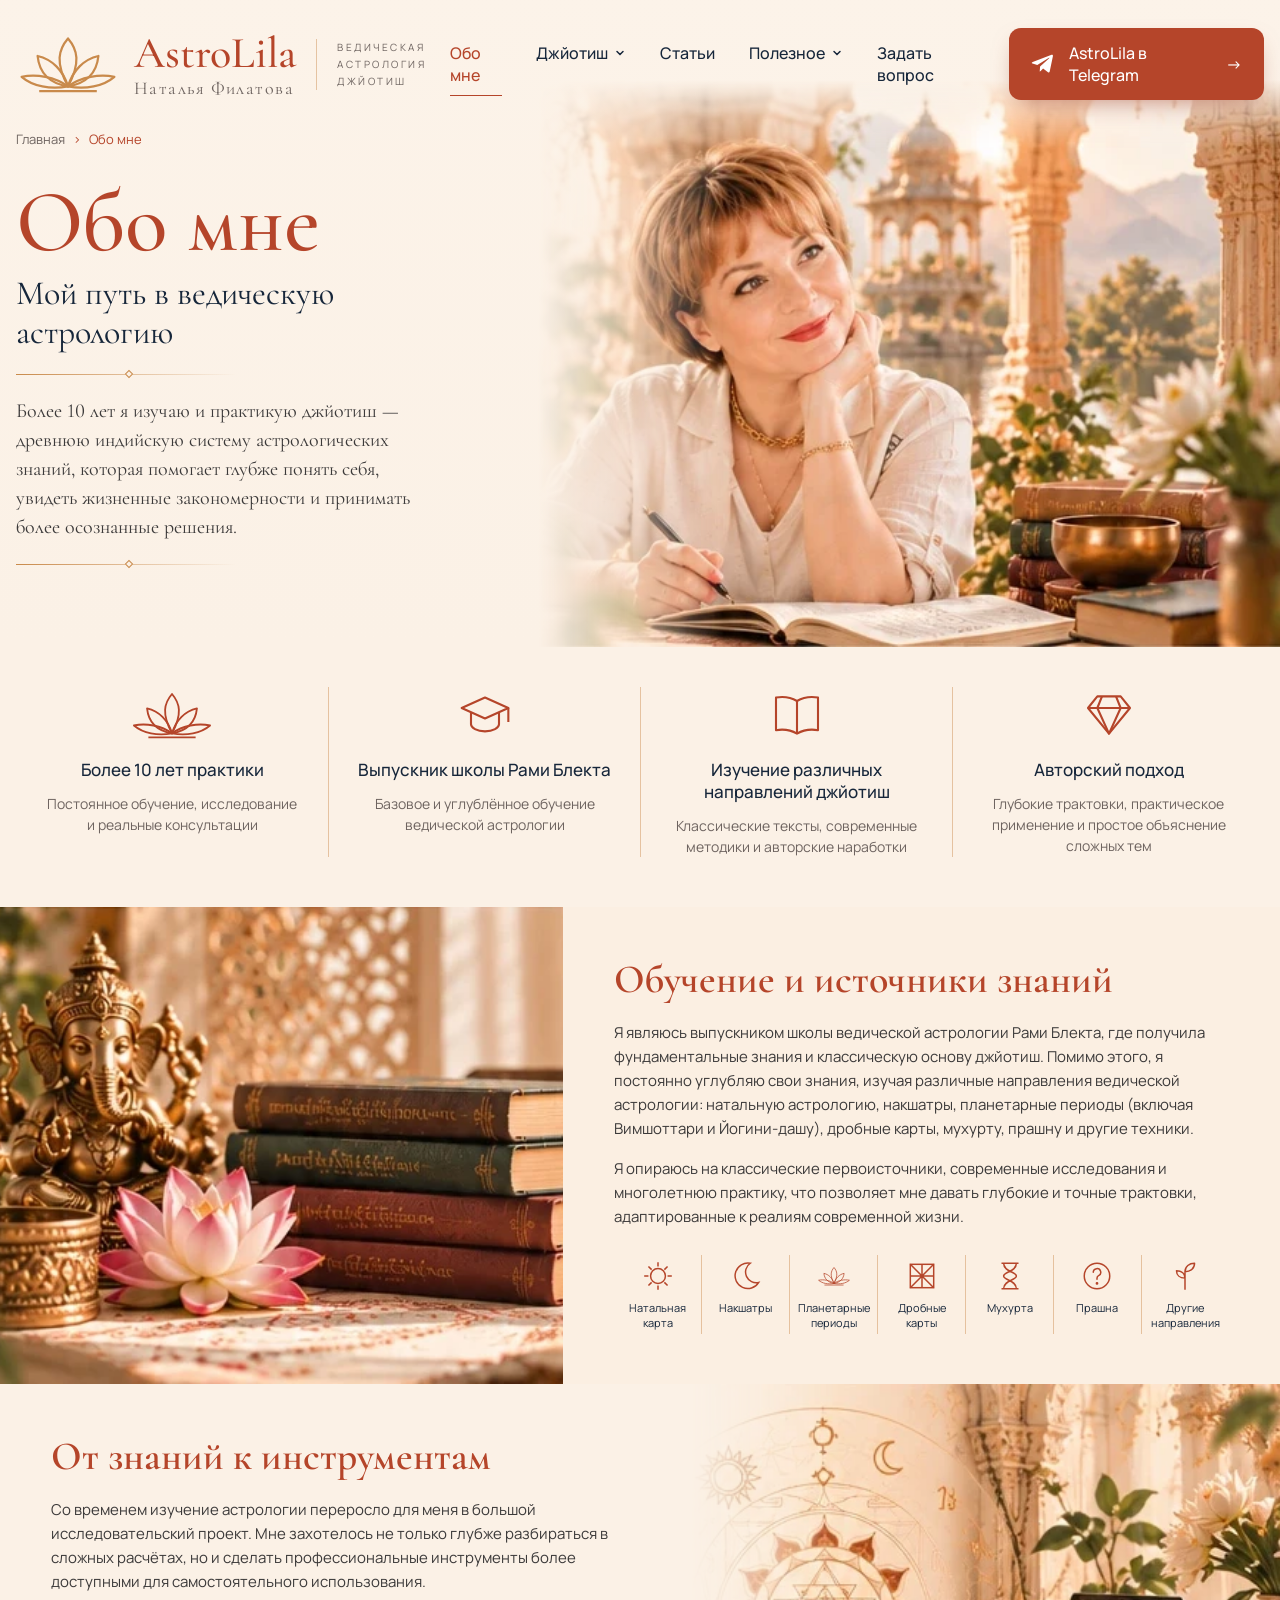
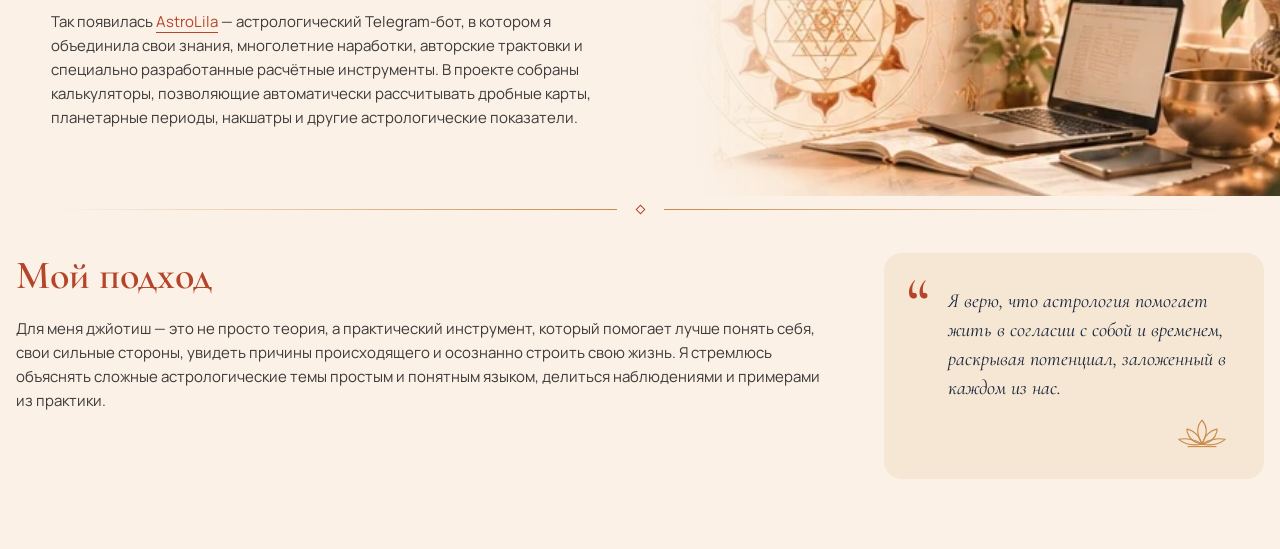
==== about.html @ 76874b64 "Add About page New about.html with hero, key facts, learning and tools sections, approach and quote." ====
<!doctype html>
<html lang="ru">
<head>
  <meta charset="utf-8">
  <meta name="viewport" content="width=device-width, initial-scale=1">
  <title>Обо мне — Наталья Филатова · AstroLila</title>
  <meta name="description" content="Наталья Филатова — ведический астролог, выпускница школы Рами Блекта. Более 10 лет практики джйотиш и астрологический бот AstroLila.">
  <link rel="preconnect" href="https://fonts.googleapis.com">
  <link rel="preconnect" href="https://fonts.gstatic.com" crossorigin>
  <link href="https://fonts.googleapis.com/css2?family=Cormorant+Garamond:ital,wght@0,500;0,600;1,400;1,500&family=Manrope:wght@400;500;600&display=swap" rel="stylesheet">
  <link rel="stylesheet" href="css/style.css">
</head>
<body>
  <!-- Общие SVG-символы -->
  <svg width="0" height="0" style="position:absolute" aria-hidden="true">
    <symbol id="i-lotus" viewBox="0 0 64 40">
      <g fill="none" stroke="currentColor" stroke-width="1.4" stroke-linejoin="round">
        <path d="M32 4c6 7 8 15 0 30-8-15-6-23 0-30z"/>
        <path d="M32 34c-3-10-10-17-19-19 1 10 7 17 19 19zM32 34c3-10 10-17 19-19-1 10-7 17-19 19z"/>
        <path d="M32 34C24 28 12 26 3 28c7 6 18 8 29 6zM32 34c8-6 20-8 29-6-7 6-18 8-29 6z"/>
        <path d="M14 37h36"/>
      </g>
    </symbol>
    <symbol id="i-telegram" viewBox="0 0 24 24">
      <path fill="currentColor" d="M21.9 4.3 18.7 19.4c-.2 1-.9 1.3-1.7.8l-4.9-3.6-2.4 2.3c-.3.3-.5.5-1 .5l.4-5 9.1-8.2c.4-.4-.1-.6-.6-.2L6.3 13 1.5 11.5c-1-.3-1-1 .2-1.5L20.6 2.8c.9-.3 1.6.2 1.3 1.5z"/>
    </symbol>
    <symbol id="i-arrow" viewBox="0 0 16 16">
      <path fill="none" stroke="currentColor" stroke-width="1.5" stroke-linecap="round" d="M4 12 12 4M6 4h6v6"/>
    </symbol>
    <symbol id="i-chevron" viewBox="0 0 12 12">
      <path fill="none" stroke="currentColor" stroke-width="1.5" stroke-linecap="round" d="m3 4.5 3 3 3-3"/>
    </symbol>
  </svg>

  <header class="site-header">
    <div class="container header-inner">
      <a class="logo" href="index.html" aria-label="AstroLila — на главную">
        <svg class="logo-lotus"><use href="#i-lotus"/></svg>
        <span class="logo-text">
          <span class="logo-name">AstroLila</span>
          <span class="logo-author">Наталья Филатова</span>
        </span>
        <span class="logo-tag">Ведическая<br>астрология<br>джйотиш</span>
      </a>

      <button class="nav-toggle" aria-expanded="false" aria-controls="nav" aria-label="Меню">
        <span></span><span></span><span></span>
      </button>

      <nav class="nav" id="nav">
        <ul>
          <li><a href="about.html" class="active" aria-current="page">Обо мне</a></li>
          <li class="has-sub">
            <a href="index.html#jyotish">Джйотиш <svg class="chev"><use href="#i-chevron"/></svg></a>
            <ul class="sub">
              <li><a href="index.html#natal">Натальная карта</a></li>
              <li><a href="index.html#nakshatras">Накшатры</a></li>
              <li><a href="index.html#dashas">Планетарные периоды</a></li>
            </ul>
          </li>
          <li><a href="index.html#articles">Статьи</a></li>
          <li class="has-sub">
            <a href="index.html#useful">Полезное <svg class="chev"><use href="#i-chevron"/></svg></a>
            <ul class="sub">
              <li><a href="index.html#calculators">Калькуляторы</a></li>
              <li><a href="index.html#practice">Рекомендации</a></li>
            </ul>
          </li>
          <li><a href="index.html#ask">Задать вопрос</a></li>
        </ul>
        <a class="btn btn-primary btn-sm" href="https://t.me/AstroLila_bot" target="_blank" rel="noopener">
          <svg class="ico"><use href="#i-telegram"/></svg>
          AstroLila в Telegram
          <span class="btn-arrow">→</span>
        </a>
      </nav>
    </div>
  </header>

  <main class="about">
    <section class="about-hero">
      <div class="about-hero-photo" aria-hidden="true">
        <img src="assets/img/about-portrait.webp" alt="" width="584" height="403">
      </div>
      <div class="container">
        <div class="about-hero-content">
          <nav class="breadcrumbs" aria-label="Хлебные крошки">
            <a href="index.html">Главная</a>
            <span aria-hidden="true">›</span>
            <span aria-current="page">Обо мне</span>
          </nav>
          <h1 class="page-title">Обо мне</h1>
          <p class="page-subtitle">Мой путь в ведическую астрологию</p>
          <span class="ornament-line" aria-hidden="true"></span>
          <p class="text">
            Более 10&nbsp;лет я изучаю и практикую джйотиш — древнюю индийскую систему
            астрологических знаний, которая помогает глубже понять себя, увидеть жизненные
            закономерности и принимать более осознанные решения.
          </p>
          <span class="ornament-line" aria-hidden="true"></span>
        </div>
        <img class="about-hero-mobile" src="assets/img/about-portrait.webp" alt="Наталья Филатова за работой" width="584" height="403">
      </div>
    </section>

    <section class="facts">
      <div class="container">
        <ul class="facts-list">
          <li>
            <svg class="fact-icon fact-icon-wide" viewBox="0 0 64 40" aria-hidden="true"><use href="#i-lotus"/></svg>
            <h3>Более 10 лет практики</h3>
            <p>Постоянное обучение, исследование и&nbsp;реальные консультации</p>
          </li>
          <li>
            <svg class="fact-icon" viewBox="0 0 48 48" aria-hidden="true">
              <g fill="none" stroke="currentColor" stroke-width="1.8" stroke-linejoin="round">
                <path d="M4 18 24 9l20 9-20 9z"/>
                <path d="M12 22v10c0 3 5 6 12 6s12-3 12-6V22"/>
                <path d="M44 18v12"/>
              </g>
            </svg>
            <h3>Выпускник школы Рами Блекта</h3>
            <p>Базовое и углублённое обучение ведической астрологии</p>
          </li>
          <li>
            <svg class="fact-icon" viewBox="0 0 48 48" aria-hidden="true">
              <g fill="none" stroke="currentColor" stroke-width="1.8" stroke-linejoin="round">
                <path d="M24 12c-5-3-12-4-18-3v28c6-1 13 0 18 3 5-3 12-4 18-3V9c-6-1-13 0-18 3z"/>
                <path d="M24 12v28"/>
              </g>
            </svg>
            <h3>Изучение различных направлений джйотиш</h3>
            <p>Классические тексты, современные методики и&nbsp;авторские наработки</p>
          </li>
          <li>
            <svg class="fact-icon" viewBox="0 0 48 48" aria-hidden="true">
              <g fill="none" stroke="currentColor" stroke-width="1.8" stroke-linejoin="round">
                <path d="M6 18 14 8h20l8 10-18 22z"/>
                <path d="M6 18h36M18 8l-4 10 10 22 10-22-4-10"/>
              </g>
            </svg>
            <h3>Авторский подход</h3>
            <p>Глубокие трактовки, практическое применение и&nbsp;простое объяснение сложных тем</p>
          </li>
        </ul>
      </div>
    </section>

    <section class="split split-learning">
      <div class="split-media">
        <img src="assets/img/about-books.webp" alt="Книги по ведической астрологии, статуэтка Ганеши и лотос" width="450" height="333" loading="lazy">
      </div>
      <div class="split-body">
        <h2 class="section-title">Обучение и источники знаний</h2>
        <p>
          Я являюсь выпускником школы ведической астрологии Рами Блекта, где получила
          фундаментальные знания и классическую основу джйотиш. Помимо этого, я постоянно
          углубляю свои знания, изучая различные направления ведической астрологии:
          натальную астрологию, накшатры, планетарные периоды (включая Вимшоттари
          и Йогини-дашу), дробные карты, мухурту, прашну и другие техники.
        </p>
        <p>
          Я опираюсь на классические первоисточники, современные исследования
          и многолетнюю практику, что позволяет мне давать глубокие и точные трактовки,
          адаптированные к реалиям современной жизни.
        </p>
        <ul class="techniques">
          <li>
            <svg viewBox="0 0 32 32" aria-hidden="true"><g fill="none" stroke="currentColor" stroke-width="1.4"><circle cx="16" cy="16" r="7"/><path d="M16 3v4M16 25v4M3 16h4M25 16h4M7 7l3 3M22 22l3 3M25 7l-3 3M10 22l-3 3"/></g></svg>
            Натальная карта
          </li>
          <li>
            <svg viewBox="0 0 32 32" aria-hidden="true"><path fill="none" stroke="currentColor" stroke-width="1.4" d="M20 4a12 12 0 1 0 8 18A10 10 0 0 1 20 4z"/></svg>
            Накшатры
          </li>
          <li>
            <svg viewBox="0 0 64 40" aria-hidden="true"><use href="#i-lotus"/></svg>
            Планетарные периоды
          </li>
          <li>
            <svg viewBox="0 0 32 32" aria-hidden="true"><g fill="none" stroke="currentColor" stroke-width="1.4"><rect x="5" y="5" width="22" height="22"/><path d="M5 16h22M16 5v22M5 5l22 22M27 5 5 27"/></g></svg>
            Дробные карты
          </li>
          <li>
            <svg viewBox="0 0 32 32" aria-hidden="true"><g fill="none" stroke="currentColor" stroke-width="1.4" stroke-linejoin="round"><path d="M8 4h16M8 28h16M10 4c0 8 12 8 12 12s-12 4-12 12M22 4c0 8-12 8-12 12s12 4 12 12"/></g></svg>
            Мухурта
          </li>
          <li>
            <svg viewBox="0 0 32 32" aria-hidden="true"><g fill="none" stroke="currentColor" stroke-width="1.4" stroke-linecap="round"><circle cx="16" cy="16" r="12"/><path d="M12.5 12.5a3.5 3.5 0 1 1 5 3.2c-1 .5-1.5 1.3-1.5 2.3v1"/><circle cx="16" cy="23" r=".6" fill="currentColor"/></g></svg>
            Прашна
          </li>
          <li>
            <svg viewBox="0 0 32 32" aria-hidden="true"><g fill="none" stroke="currentColor" stroke-width="1.4" stroke-linejoin="round"><path d="M16 29V12M16 12c0-5 4-8 9-8 0 5-4 8-9 8zM16 18c0-4-3-7-8-7 0 4 3 7 8 7z"/></g></svg>
            Другие направления
          </li>
        </ul>
      </div>
    </section>

    <section class="split split-tools">
      <div class="split-body">
        <h2 class="section-title">От знаний к инструментам</h2>
        <p>
          Со временем изучение астрологии переросло для меня в большой исследовательский
          проект. Мне захотелось не только глубже разбираться в сложных расчётах,
          но и сделать профессиональные инструменты более доступными для
          самостоятельного использования.
        </p>
        <p>
          Так появилась <a class="link" href="https://t.me/AstroLila_bot" target="_blank" rel="noopener">AstroLila</a> —
          астрологический Telegram-бот, в котором я объединила свои знания, многолетние
          наработки, авторские трактовки и специально разработанные расчётные инструменты.
          В проекте собраны калькуляторы, позволяющие автоматически рассчитывать дробные
          карты, планетарные периоды, накшатры и другие астрологические показатели.
        </p>
      </div>
      <div class="split-media">
        <img src="assets/img/about-tools.webp" alt="Мандала, ноутбук и астрологические записи" width="464" height="280" loading="lazy">
      </div>
    </section>

    <section class="approach">
      <div class="container">
        <div class="divider divider-small" aria-hidden="true">
          <span class="line"></span><span class="dot"></span><span class="line"></span>
        </div>
        <div class="approach-grid">
          <div>
            <h2 class="section-title">Мой подход</h2>
            <p>
              Для меня джйотиш — это не просто теория, а практический инструмент, который
              помогает лучше понять себя, свои сильные стороны, увидеть причины
              происходящего и осознанно строить свою жизнь. Я стремлюсь объяснять сложные
              астрологические темы простым и понятным языком, делиться наблюдениями
              и примерами из практики.
            </p>
          </div>
          <blockquote class="quote">
            <p>Я верю, что астрология помогает жить в согласии с собой и временем, раскрывая потенциал, заложенный в каждом из нас.</p>
            <svg aria-hidden="true"><use href="#i-lotus"/></svg>
          </blockquote>
        </div>
      </div>
    </section>
  </main>

  <script>
    const toggle = document.querySelector('.nav-toggle');
    const nav = document.getElementById('nav');
    toggle.addEventListener('click', () => {
      const open = nav.classList.toggle('open');
      toggle.setAttribute('aria-expanded', open);
    });
  </script>
</body>
</html>
---- css/style.css ----
:root {
  --bg: #fbf1e6;
  --bg-soft: #f8e8d6;
  --accent: #b5452a;
  --accent-dark: #973520;
  --gold: #c98a4b;
  --ink: #16263a;
  --text: #3c3a3a;
  --muted: #6e6460;
  --line: rgba(201, 138, 75, .45);
  --serif: "Cormorant Garamond", Georgia, serif;
  --sans: "Manrope", system-ui, sans-serif;
  --radius: 12px;
}

*, *::before, *::after { box-sizing: border-box; }
html { scroll-behavior: smooth; }
body {
  margin: 0;
  font-family: var(--sans);
  color: var(--text);
  background: var(--bg);
  -webkit-font-smoothing: antialiased;
  font-variant-numeric: lining-nums;
}
img { display: block; max-width: 100%; }
a { color: inherit; text-decoration: none; }
ul { list-style: none; margin: 0; padding: 0; }

.container {
  width: min(1320px, 100% - 32px);
  margin-inline: auto;
}

/* ---------- Кнопки ---------- */
.btn {
  display: inline-flex;
  align-items: center;
  gap: 14px;
  padding: 18px 28px;
  border-radius: var(--radius);
  font-size: 17px;
  font-weight: 500;
  transition: background .2s, color .2s, transform .2s, box-shadow .2s;
}
.btn:hover { transform: translateY(-2px); }
.btn-primary {
  background: var(--accent);
  color: #fff;
  box-shadow: 0 10px 24px -10px rgba(151, 53, 32, .6);
}
.btn-primary:hover { background: var(--accent-dark); }
.btn-outline {
  border: 1.5px solid var(--accent);
  color: var(--accent);
  background: rgba(255, 250, 244, .7);
}
.btn-outline:hover { background: var(--accent); color: #fff; }
.btn-sm { padding: 14px 22px; font-size: 16px; }
.btn-arrow { margin-left: 6px; }
.ico { width: 24px; height: 24px; flex: none; }
.ico-sm { width: 14px; height: 14px; flex: none; margin-left: 6px; }

/* ---------- Шапка ---------- */
.site-header {
  position: relative;
  z-index: 10;
  padding-top: 28px;
}
.header-inner {
  display: flex;
  align-items: center;
  justify-content: space-between;
  gap: 24px;
}
.logo { display: flex; align-items: center; gap: 14px; color: var(--accent); }
.logo-lotus { width: 104px; height: 64px; color: var(--gold); }
.logo-text { display: flex; flex-direction: column; line-height: 1; }
.logo-name { font-family: var(--serif); font-size: 44px; font-weight: 500; }
.logo-author {
  font-family: var(--serif);
  font-size: 18px;
  letter-spacing: .08em;
  color: var(--muted);
  margin-top: 4px;
}
.logo-tag {
  padding-left: 20px;
  margin-left: 6px;
  border-left: 1px solid var(--line);
  font-size: 10px;
  letter-spacing: .25em;
  text-transform: uppercase;
  line-height: 1.7;
  color: var(--muted);
}

.nav { display: flex; align-items: center; gap: 40px; }
.nav > ul { display: flex; gap: 34px; }
.nav li { position: relative; }
.nav > ul > li > a {
  display: flex;
  align-items: center;
  gap: 6px;
  font-size: 16px;
  font-weight: 500;
  color: var(--ink);
  padding: 8px 0;
}
.nav a:hover { color: var(--accent); }
.chev { width: 12px; height: 12px; }
.sub {
  position: absolute;
  top: 100%;
  left: -16px;
  min-width: 220px;
  padding: 10px;
  background: #fffaf4;
  border: 1px solid var(--line);
  border-radius: var(--radius);
  box-shadow: 0 18px 40px -20px rgba(80, 40, 20, .35);
  opacity: 0;
  visibility: hidden;
  transform: translateY(6px);
  transition: .2s;
}
.sub a { display: block; padding: 10px 12px; border-radius: 8px; font-size: 15px; }
.sub a:hover { background: var(--bg-soft); }
.has-sub:hover .sub,
.has-sub:focus-within .sub { opacity: 1; visibility: visible; transform: none; }

.nav-toggle {
  display: none;
  width: 44px;
  height: 44px;
  border: 1px solid var(--line);
  border-radius: 10px;
  background: transparent;
  flex-direction: column;
  justify-content: center;
  align-items: center;
  gap: 5px;
  cursor: pointer;
}
.nav-toggle span { width: 20px; height: 2px; background: var(--accent); border-radius: 2px; }

/* ---------- Hero ---------- */
.hero {
  position: relative;
  overflow: hidden;
  margin-top: -120px;
  padding: 170px 0 70px;
  background:
    radial-gradient(ellipse at 20% 30%, #fff8ef 0%, transparent 60%),
    linear-gradient(180deg, #fcf3e9, var(--bg));
}
.hero-photo {
  position: absolute;
  top: 80px;
  right: 0;
  width: 54%;
  height: calc(100% - 80px);
}
.hero-photo img {
  width: 100%;
  height: 100%;
  object-fit: cover;
  object-position: left top;
  -webkit-mask-image: linear-gradient(90deg, transparent 0%, #000 22%), linear-gradient(0deg, transparent 0%, #000 12%, #000 88%, transparent 100%);
  -webkit-mask-composite: source-in;
  mask-image: linear-gradient(90deg, transparent 0%, #000 22%), linear-gradient(0deg, transparent 0%, #000 12%, #000 88%, transparent 100%);
  mask-composite: intersect;
}
.hero-photo-mobile { display: none; }

.hero-inner { position: relative; }
.hero-content { max-width: 660px; }

.eyebrow {
  margin: 0 0 18px;
  font-size: 13px;
  font-weight: 600;
  letter-spacing: .35em;
  text-transform: uppercase;
  color: var(--accent);
}
.hero-title {
  margin: 0 0 28px;
  font-family: var(--serif);
  font-weight: 500;
  font-size: clamp(48px, 7vw, 96px);
  line-height: .95;
  letter-spacing: -.01em;
  color: var(--ink);
}
.hero-title span { display: block; }
.hero-title .accent { color: var(--accent); position: relative; }
.hero-title .accent::after {
  content: "✦";
  position: absolute;
  margin-left: 28px;
  font-size: .32em;
  top: .9em;
  color: var(--gold);
}
.lead {
  margin: 0 0 22px;
  font-family: var(--serif);
  font-style: italic;
  font-size: 21px;
  line-height: 1.35;
  color: var(--muted);
}
.text {
  margin: 0 0 36px;
  font-family: var(--serif);
  font-size: 20px;
  line-height: 1.45;
  color: var(--text);
}
.hero-actions { display: flex; flex-wrap: wrap; gap: 18px; }

/* ---------- Направления ---------- */
.features {
  position: relative;
  padding: 50px 0 40px;
  background: var(--bg);
  overflow: hidden;
}
.features-scene {
  position: absolute;
  left: 0;
  top: -40px;
  bottom: 0;
  width: 34%;
}
.features-scene img {
  width: 100%;
  height: 100%;
  object-fit: cover;
  object-position: left center;
  -webkit-mask-image: linear-gradient(90deg, #000 55%, transparent), linear-gradient(180deg, transparent, #000 25%);
  -webkit-mask-composite: source-in;
  mask-image: linear-gradient(90deg, #000 55%, transparent), linear-gradient(180deg, transparent, #000 25%);
  mask-composite: intersect;
}
.features .container { position: relative; }
.features-list {
  display: grid;
  grid-template-columns: repeat(4, 1fr);
  margin-left: 30%;
}
.feature {
  display: flex;
  gap: 18px;
  padding: 10px 20px;
}
.feature + .feature { border-left: 1px solid var(--line); }
.feature-icon { width: 54px; height: 54px; flex: none; color: var(--gold); }
.feature h3 {
  margin: 4px 0 14px;
  font-size: 16px;
  font-weight: 600;
  line-height: 1.3;
  color: var(--ink);
}
.feature p { margin: 0; font-size: 13px; line-height: 1.5; color: var(--muted); }

.divider {
  display: flex;
  align-items: center;
  justify-content: center;
  gap: 20px;
  margin: 50px 0 0 30%;
  color: var(--gold);
}
.divider svg { width: 100px; height: 62px; }
.divider .line {
  height: 1px;
  width: min(260px, 30%);
  background: linear-gradient(90deg, transparent, var(--gold));
}
.divider .line:last-child { background: linear-gradient(-90deg, transparent, var(--gold)); }

/* ---------- Адаптив ---------- */
@media (max-width: 1200px) {
  .nav > ul { gap: 22px; }
  .nav { gap: 24px; }
  .logo-tag { display: none; }
  .features-list { margin-left: 0; grid-template-columns: repeat(2, 1fr); row-gap: 30px; }
  .feature:nth-child(3) { border-left: 0; }
  .features-scene { display: none; }
  .divider { margin-left: 0; }
}

@media (max-width: 980px) {
  .nav-toggle { display: flex; }
  .nav {
    position: absolute;
    top: calc(100% + 12px);
    left: 16px;
    right: 16px;
    flex-direction: column;
    align-items: stretch;
    gap: 16px;
    padding: 20px;
    background: #fffaf4;
    border: 1px solid var(--line);
    border-radius: var(--radius);
    box-shadow: 0 24px 50px -24px rgba(80, 40, 20, .4);
    display: none;
  }
  .nav.open { display: flex; }
  .nav > ul { flex-direction: column; gap: 4px; }
  .sub {
    position: static;
    opacity: 1;
    visibility: visible;
    transform: none;
    border: 0;
    box-shadow: none;
    background: transparent;
    padding: 0 0 0 12px;
  }
  .btn-sm { justify-content: center; }

  .hero { margin-top: 0; padding: 30px 0 40px; }
  .hero-photo { display: none; }
  .hero-photo-mobile {
    display: block;
    margin-top: 40px;
    border-radius: 20px;
    width: 100%;
    aspect-ratio: 4 / 3;
    object-fit: cover;
    object-position: left top;
  }
  .hero-content { max-width: none; }
}

@media (max-width: 600px) {
  .logo-lotus { width: 64px; height: 40px; }
  .logo-name { font-size: 32px; }
  .logo-author { font-size: 14px; }
  .eyebrow { font-size: 11px; letter-spacing: .25em; }
  .hero-title .accent::after { display: none; }
  .lead { font-size: 19px; }
  .text { font-size: 18px; }
  .btn { width: 100%; justify-content: center; padding: 16px 20px; }
  .features-list { grid-template-columns: 1fr; }
  .feature + .feature { border-left: 0; border-top: 1px solid var(--line); padding-top: 24px; }
  .feature { padding-inline: 0; }
}

/* ---------- Активный пункт меню ---------- */
.nav > ul > li > a.active { color: var(--accent); position: relative; }
.nav > ul > li > a.active::after {
  content: "";
  position: absolute;
  left: 0; right: 0; bottom: -2px;
  height: 1px;
  background: var(--accent);
}

/* ========== Страница «Обо мне» ========== */
.about .text { margin-bottom: 0; }
.about-hero {
  position: relative;
  overflow: hidden;
  margin-top: -120px;
  padding: 150px 0 60px;
  background: linear-gradient(180deg, #fcf3e9, var(--bg));
}
.about-hero-photo {
  position: absolute;
  top: 100px; right: 0; bottom: 0;
  width: 58%;
}
.about-hero-photo img {
  width: 100%;
  height: 100%;
  object-fit: cover;
  object-position: center;
  -webkit-mask-image: linear-gradient(90deg, transparent, #000 25%), linear-gradient(180deg, transparent, #000 12%);
  -webkit-mask-composite: source-in;
  mask-image: linear-gradient(90deg, transparent, #000 25%), linear-gradient(180deg, transparent, #000 12%);
  mask-composite: intersect;
}
.about-hero-mobile { display: none; }
.about-hero-content { position: relative; max-width: 420px; }

.breadcrumbs { display: flex; gap: 8px; margin-bottom: 30px; font-size: 13px; color: var(--accent); }
.breadcrumbs a { color: var(--muted); }
.breadcrumbs a:hover { color: var(--accent); }

.page-title {
  margin: 0;
  font-family: var(--serif);
  font-weight: 500;
  font-size: clamp(52px, 7vw, 88px);
  line-height: 1;
  color: var(--accent);
}
.page-subtitle {
  margin: 8px 0 22px;
  font-family: var(--serif);
  font-size: clamp(26px, 3vw, 34px);
  line-height: 1.15;
  color: var(--ink);
}
.ornament-line {
  display: block;
  position: relative;
  width: 220px;
  height: 1px;
  margin: 22px 0;
  background: linear-gradient(90deg, var(--gold), transparent);
}
.ornament-line::after {
  content: "";
  position: absolute;
  left: 50%; top: -3px;
  width: 6px; height: 6px;
  border: 1px solid var(--gold);
  transform: rotate(45deg);
  background: var(--bg);
}

.facts { padding: 40px 0 50px; background: var(--bg); }
.facts-list { display: grid; grid-template-columns: repeat(4, 1fr); text-align: center; }
.facts-list li { padding: 0 28px; }
.facts-list li + li { border-left: 1px solid var(--line); }
.fact-icon { width: 56px; height: 56px; color: var(--accent); margin: 0 auto 16px; display: block; }
.facts-list h3 { margin: 0 0 12px; font-size: 17px; font-weight: 500; line-height: 1.3; color: var(--ink); }
.facts-list p { margin: 0; font-size: 14px; line-height: 1.5; color: var(--muted); }

.split {
  display: grid;
  grid-template-columns: 44% 1fr;
  align-items: center;
  background: #fbefe2;
}
.split-tools { grid-template-columns: 1fr 46%; background: var(--bg); }
.split-media { align-self: stretch; }
.split-media img { width: 100%; height: 100%; object-fit: cover; }
.split-tools .split-media img {
  -webkit-mask-image: linear-gradient(90deg, transparent, #000 25%);
  mask-image: linear-gradient(90deg, transparent, #000 25%);
}
.split-body { padding: 50px max(16px, 4vw); max-width: 720px; }
.split-tools .split-body { margin-left: auto; }
.split-body p, .approach p { margin: 0 0 16px; font-size: 15px; line-height: 1.6; color: var(--text); }
.section-title {
  margin: 0 0 20px;
  font-family: var(--serif);
  font-weight: 600;
  font-size: clamp(30px, 3.2vw, 40px);
  line-height: 1.1;
  color: var(--accent);
}
.link { color: var(--accent); border-bottom: 1px solid currentColor; }

.techniques {
  display: flex;
  flex-wrap: wrap;
  margin-top: 26px;
}
.techniques li {
  flex: 1 1 0;
  min-width: 80px;
  display: flex;
  flex-direction: column;
  align-items: center;
  gap: 8px;
  padding: 4px 6px;
  font-size: 11px;
  line-height: 1.3;
  text-align: center;
  color: var(--ink);
}
.techniques li + li { border-left: 1px solid var(--line); }
.techniques svg { width: 34px; height: 34px; color: var(--accent); }

.approach { padding: 10px 0 70px; background: var(--bg); }
.divider-small { margin: 0 0 40px; }
.divider-small .line { width: 45%; }
.divider-small .dot { width: 7px; height: 7px; border: 1px solid var(--accent); transform: rotate(45deg); }
.approach-grid { display: grid; grid-template-columns: 1fr 380px; gap: 60px; align-items: start; }
.quote {
  position: relative;
  margin: 0;
  padding: 34px 36px 30px 64px;
  background: #f6e6d4;
  border-radius: 18px;
}
.quote::before {
  content: "“";
  position: absolute;
  left: 22px; top: 6px;
  font-family: var(--serif);
  font-size: 72px;
  color: var(--accent);
}
.quote p { font-family: var(--serif); font-style: italic; font-size: 20px; line-height: 1.45; color: var(--ink); margin: 0; }
.quote svg { display: block; width: 52px; height: 32px; margin: 14px 0 0 auto; color: var(--gold); }

@media (max-width: 980px) {
  .about-hero { margin-top: 0; padding: 30px 0 40px; }
  .about-hero-photo { display: none; }
  .about-hero-content { max-width: none; }
  .about-hero-mobile { display: block; width: 100%; margin-top: 32px; border-radius: 20px; }
  .facts-list { grid-template-columns: repeat(2, 1fr); row-gap: 36px; }
  .facts-list li:nth-child(3) { border-left: 0; }
  .split, .split-tools { grid-template-columns: 1fr; }
  .split-tools .split-media { order: -1; }
  .split-media img { height: auto; aspect-ratio: 16 / 10; }
  .split-tools .split-media img { -webkit-mask-image: none; mask-image: none; }
  .split-body { max-width: none; }
  .approach-grid { grid-template-columns: 1fr; gap: 30px; }
}

@media (max-width: 600px) {
  .facts-list { grid-template-columns: 1fr; }
  .facts-list li + li { border-left: 0; border-top: 1px solid var(--line); padding-top: 30px; }
  .techniques li { flex: 0 0 25%; min-width: 0; margin-bottom: 14px; }
  .techniques li + li { border-left: 0; }
  .quote { padding: 30px 24px 24px 54px; }
}
.fact-icon-wide { width: 84px; }
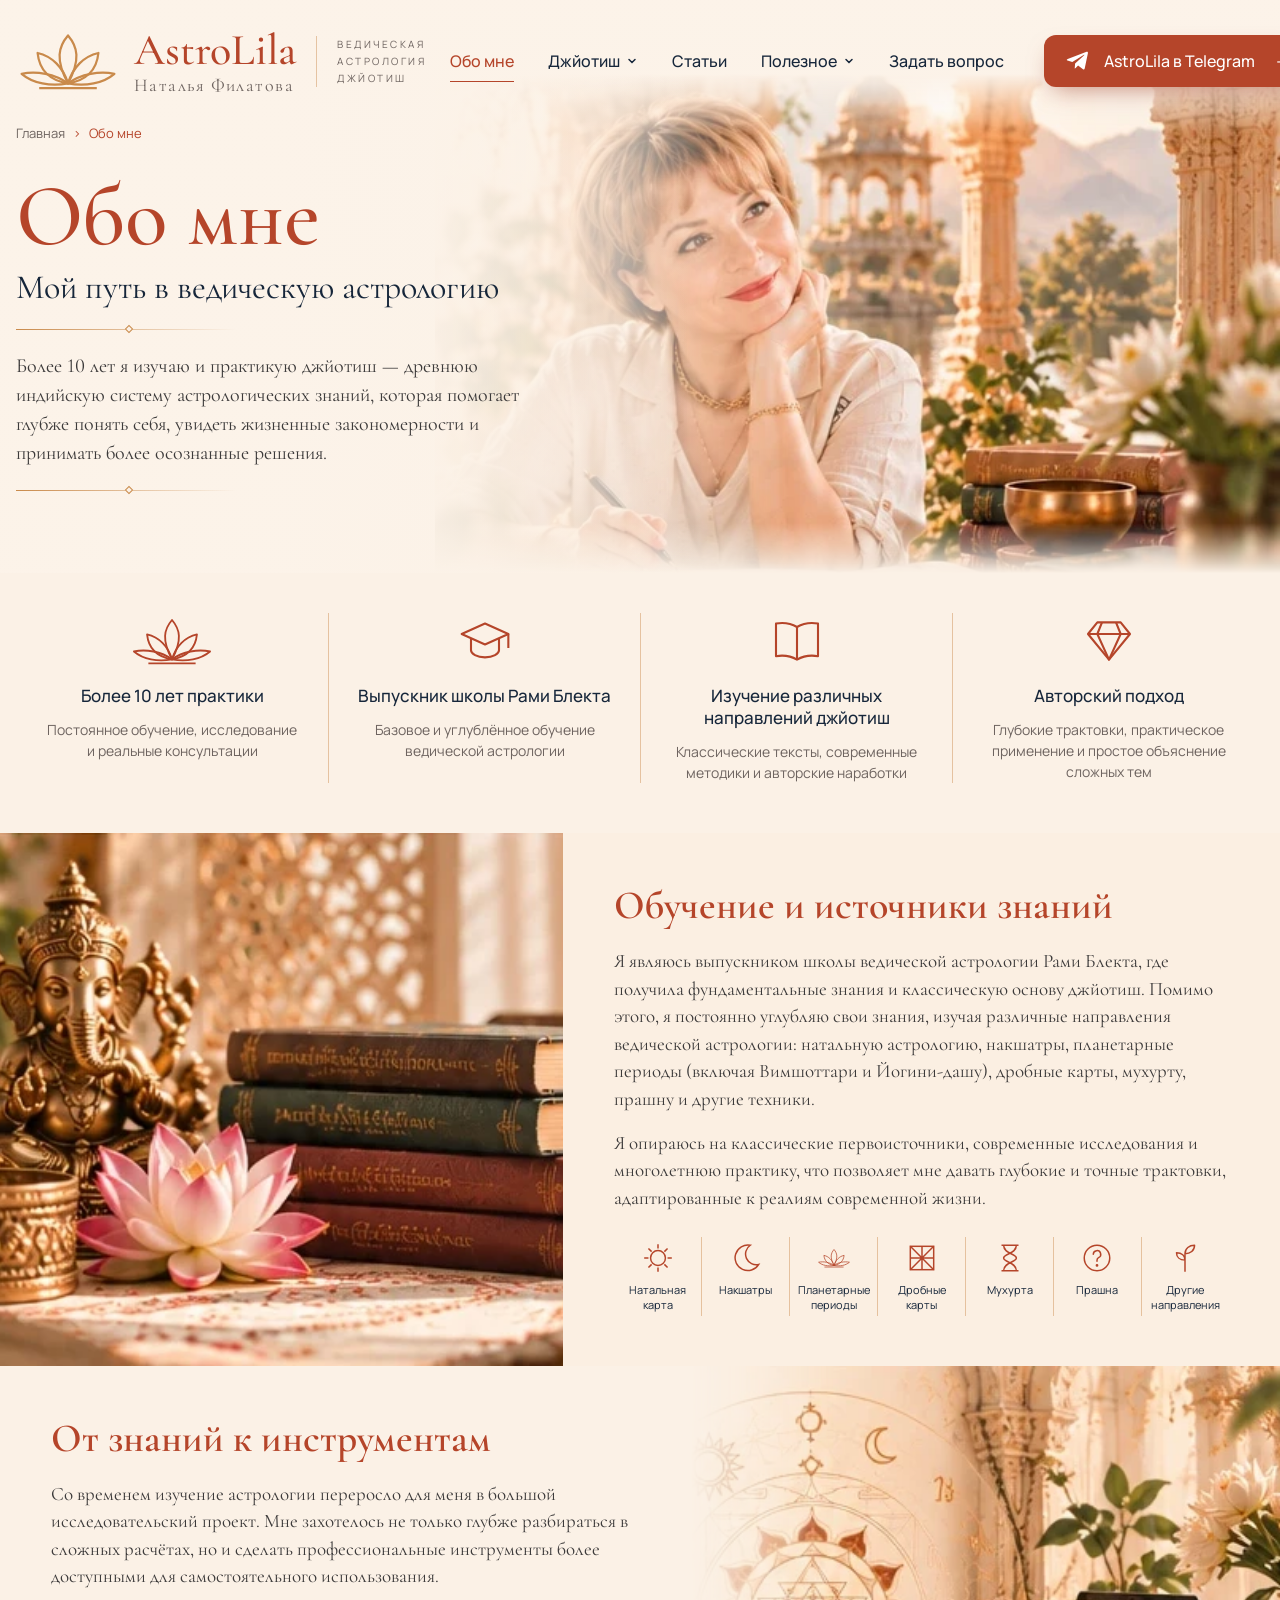
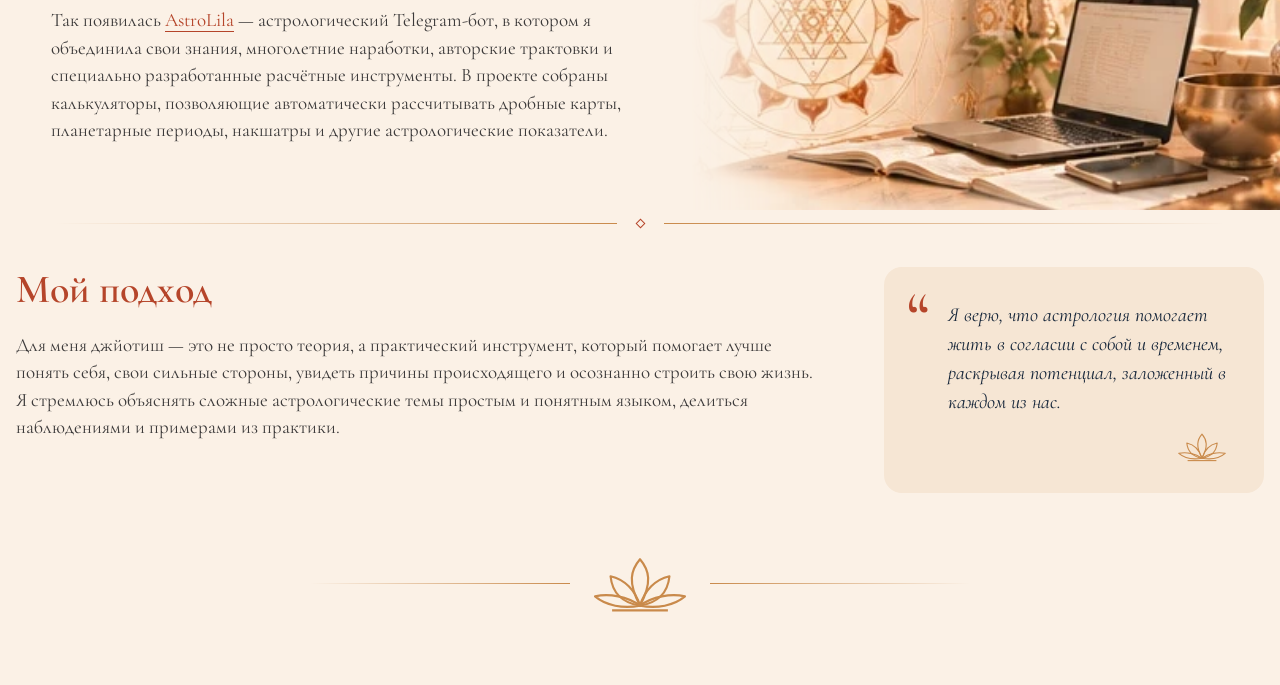
==== commit 0350d3f6: "Add lotus divider at the bottom of About page Co-Authored-By: Claude Opus 5.5 <noreply@anthropic.com" ====
--- a/about.html
+++ b/about.html
@@ -240,6 +240,11 @@
             <svg aria-hidden="true"><use href="#i-lotus"/></svg>
           </blockquote>
         </div>
+        <div class="divider divider-end" aria-hidden="true">
+          <span class="line"></span>
+          <svg><use href="#i-lotus"/></svg>
+          <span class="line"></span>
+        </div>
       </div>
     </section>
   </main>
--- a/css/style.css
+++ b/css/style.css
@@ -56,7 +56,7 @@
   background: rgba(255, 250, 244, .7);
 }
 .btn-outline:hover { background: var(--accent); color: #fff; }
-.btn-sm { padding: 14px 22px; font-size: 16px; }
+.btn-sm { padding: 14px 22px; font-size: 16px; white-space: nowrap; }
 .btn-arrow { margin-left: 6px; }
 .ico { width: 24px; height: 24px; flex: none; }
 .ico-sm { width: 14px; height: 14px; flex: none; margin-left: 6px; }
@@ -99,6 +99,7 @@
 .nav > ul { display: flex; gap: 34px; }
 .nav li { position: relative; }
 .nav > ul > li > a {
+  white-space: nowrap;
   display: flex;
   align-items: center;
   gap: 6px;
@@ -293,7 +294,7 @@
   .divider { margin-left: 0; }
 }
 
-@media (max-width: 980px) {
+@media (max-width: 1120px) {
   .nav-toggle { display: flex; }
   .nav {
     position: absolute;
@@ -323,7 +324,9 @@
     padding: 0 0 0 12px;
   }
   .btn-sm { justify-content: center; }
-
+}
+
+@media (max-width: 980px) {
   .hero { margin-top: 0; padding: 30px 0 40px; }
   .hero-photo { display: none; }
   .hero-photo-mobile {
@@ -374,20 +377,30 @@
 .about-hero-photo {
   position: absolute;
   top: 100px; right: 0; bottom: 0;
-  width: 58%;
+  width: 66%;
 }
 .about-hero-photo img {
   width: 100%;
   height: 100%;
   object-fit: cover;
-  object-position: center;
-  -webkit-mask-image: linear-gradient(90deg, transparent, #000 25%), linear-gradient(180deg, transparent, #000 12%);
+  object-position: 70% center;
+  -webkit-mask-image: linear-gradient(90deg, rgba(0,0,0,.12) 0%, rgba(0,0,0,.35) 22%, #000 42%), linear-gradient(180deg, transparent, #000 12%, #000 90%, transparent);
   -webkit-mask-composite: source-in;
-  mask-image: linear-gradient(90deg, transparent, #000 25%), linear-gradient(180deg, transparent, #000 12%);
+  mask-image: linear-gradient(90deg, rgba(0,0,0,.12) 0%, rgba(0,0,0,.35) 22%, #000 42%), linear-gradient(180deg, transparent, #000 12%, #000 90%, transparent);
   mask-composite: intersect;
 }
 .about-hero-mobile { display: none; }
-.about-hero-content { position: relative; max-width: 420px; }
+.about-hero-content { position: relative; max-width: 540px; }
+.about-hero::before {
+  content: "";
+  position: absolute;
+  inset: 0 auto 0 0;
+  width: 55%;
+  z-index: 1;
+  pointer-events: none;
+  background: linear-gradient(90deg, rgba(252, 243, 233, .92) 40%, rgba(252, 243, 233, 0));
+}
+.about-hero .container { position: relative; z-index: 2; }
 
 .breadcrumbs { display: flex; gap: 8px; margin-bottom: 30px; font-size: 13px; color: var(--accent); }
 .breadcrumbs a { color: var(--muted); }
@@ -449,7 +462,7 @@
 }
 .split-body { padding: 50px max(16px, 4vw); max-width: 720px; }
 .split-tools .split-body { margin-left: auto; }
-.split-body p, .approach p { margin: 0 0 16px; font-size: 15px; line-height: 1.6; color: var(--text); }
+.split-body p, .approach p { margin: 0 0 16px; font-family: var(--serif); font-size: 19px; line-height: 1.45; color: var(--text); }
 .section-title {
   margin: 0 0 20px;
   font-family: var(--serif);
@@ -527,3 +540,4 @@
   .quote { padding: 30px 24px 24px 54px; }
 }
 .fact-icon-wide { width: 84px; }
+.divider-end { margin: 60px 0 0; }
